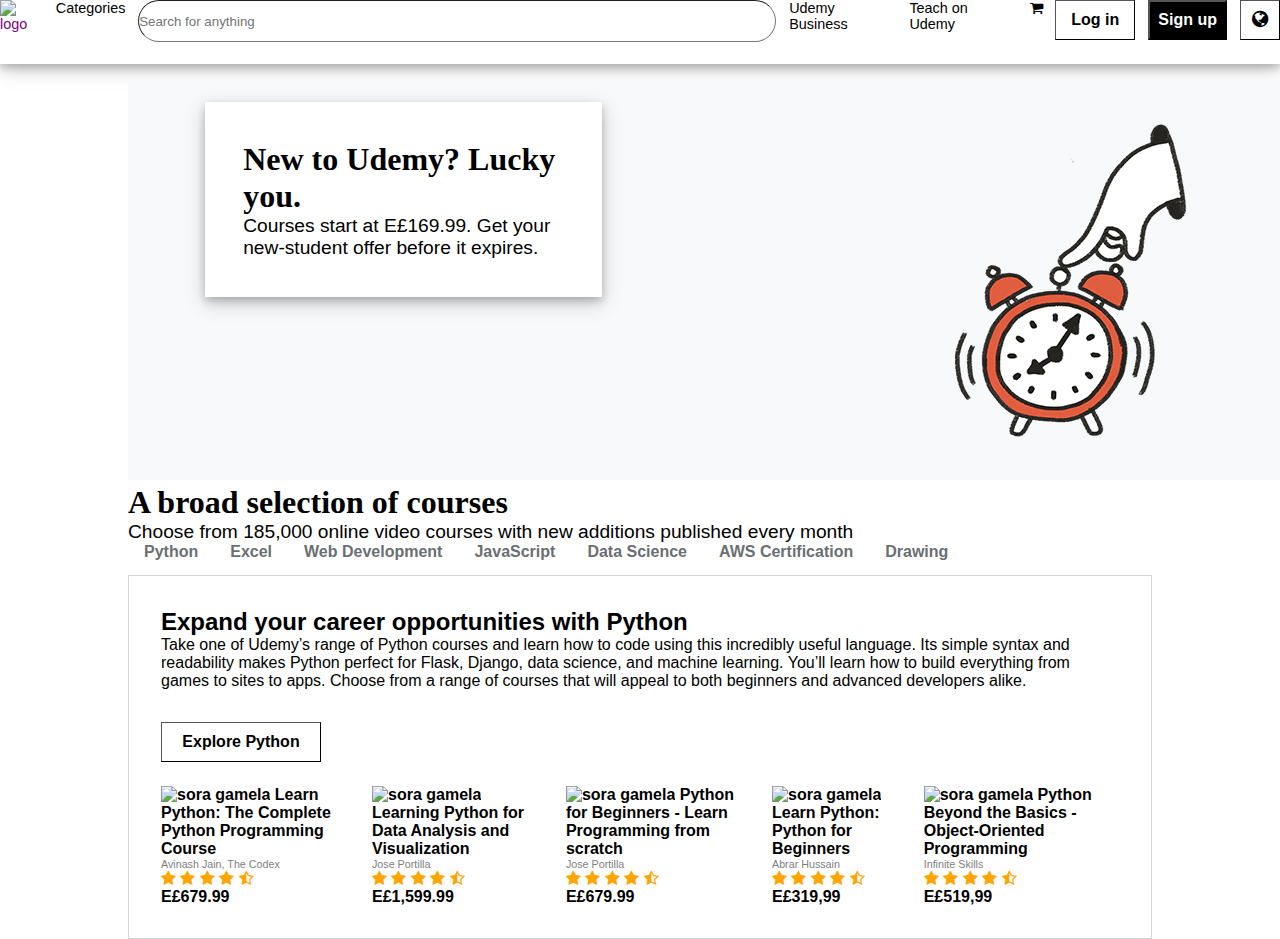
==== home.html @ 911d8796 "static html css" ====
<!DOCTYPE html>
<html>

<head>
    <title>Online Courses - Learn Anything, On Your Schedule | Udemy</title>
    <link rel="stylesheet" href="style.css">
    <link rel="stylesheet" href="https://cdnjs.cloudflare.com/ajax/libs/font-awesome/4.7.0/css/font-awesome.min.css">

</head>

<body>
    <div class="bar">
        <a class="bar-element" href="home.html"> <img id="logo-img"
                src="https://www.udemy.com/staticx/udemy/images/v7/logo-udemy.svg" alt="logo"></a>
        <a class="bar-element" href=""> Categories</a>
        <input class="search-field" type="text" placeholder="Search for anything">
        <a class="bar-element" href="">Udemy Business</a>
        <a class="bar-element" href="">Teach on Udemy</a>
        <a class="bar-element" href=""><i class="fa fa-shopping-cart"></i> </a>
        <button class=" log-btn">Log in</button>
        <button class=" sign-btn">Sign up</button>
        <button class=" lang-btn"><i class="fa fa-globe"></i></button>
    </div>
    <div class="all-elements">

        <div class="billboard">
            <div class="content-box">
                <h1>New to Udemy? Lucky you.</h1>
                <p class="p-font p-font-size">Courses start at E£169.99. Get your new-student offer before it expires.
                </p>
            </div>
            <img class="billboard-img" src="billboard.jpg" alt="billboard img">
        </div>
        <div class="courses">
            <div class="courses-header">
                <h1>A broad selection of courses</h1>
                <p class="p-font p-font-size">Choose from 185,000 online video courses with new additions published
                    every month</p>
                <ul>
                    <li class="courses-li"><a class="courses-a" href="#home">Python</a></li>
                    <li class="courses-li"><a class="courses-a" href="#news">Excel</a></li>
                    <li class="courses-li"><a class="courses-a" href="#contact">Web Development</a></li>
                    <li class="courses-li"><a class="courses-a" href="#about">JavaScript</a></li>
                    <li class="courses-li"><a class="courses-a" href="#news">Data Science</a></li>
                    <li class="courses-li"><a class="courses-a" href="#contact">AWS Certification</a></li>
                    <li class="courses-li"><a class="courses-a" href="#about">Drawing</a></li>
                </ul>
            </div>

            <div class="courses-card-container">
                <div class="cards-header">
                    <h2 class="headers">Expand your career opportunities with Python
                    </h2>
                    <p class="p-font">Take one of Udemy’s range of Python courses and learn how to code using this
                        incredibly useful
                        language. Its simple syntax and readability makes Python perfect for Flask, Django, data
                        science,
                        and machine learning. You’ll learn how to build everything from games to sites to apps. Choose
                        from
                        a range of courses that will appeal to both beginners and advanced developers alike.
                    </p>
                    <button class="explore-btn">Explore Python</button>
                </div>
                <div class="courses-cards headers">
                    <div class="card">
                        <img src="https://img-b.udemycdn.com/course/240x135/394676_ce3d_5.jpg
                    " alt="sora gamela">
                        <a class="course-links" href="">Learn Python: The Complete Python Programming Course</a>
                        <h6 class="p-font" style="color:gray">Avinash Jain, The Codex</h6>
                        <div class="rate">
                            <span class="fa fa-star checked star"></span>
                            <span class="fa fa-star checked star"></span>
                            <span class="fa fa-star checked star"></span>
                            <span class="fa fa-star star"></span>
                            <i class="fa fa-star-half-full star"></i>
                        </div>
                        <p>E£679.99</p>
                    </div>
                    <div class="card">
                        <img src="	https://img-b.udemycdn.com/course/240x135/396876_cc92_7.jpg
                    " alt="sora gamela">
                        <a class="course-links headers" href="">Learning Python for Data Analysis and Visualization</a>
                        <h6 class="p-font" style="color:gray">Jose Portilla</h6>
                        <div class="rate">
                            <span class="fa fa-star checked star"></span>
                            <span class="fa fa-star checked star"></span>
                            <span class="fa fa-star checked star"></span>
                            <span class="fa fa-star star"></span>
                            <i class="fa fa-star-half-full star"></i>
                        </div>
                        <p>E£1,599.99</p>
                    </div>
                    <div class="card">
                        <img id="python-green-img" src="	https://img-b.udemycdn.com/course/480x270/405878_e5a0_3.jpg"
                            alt="sora gamela">
                        <a class="course-links headers" href="">Python for Beginners - Learn Programming from
                            scratch</a>
                        <h6 class="p-font" style="color:gray">Jose Portilla</h6>
                        <div class="rate">
                            <span class="fa fa-star checked star"></span>
                            <span class="fa fa-star checked star"></span>
                            <span class="fa fa-star checked star"></span>
                            <span class="fa fa-star star"></span>
                            <i class="fa fa-star-half-full star"></i>
                        </div>
                        <p>E£679.99</p>
                    </div>
                    <div class="card">
                        <img src="https://img-b.udemycdn.com/course/240x135/426570_1b91_3.jpg" alt="sora gamela">
                        <a class="course-links headers" href="">Learn Python: Python for Beginners</a>
                        <h6 class="p-font" style="color:gray">Abrar Hussain</h6>
                        <div class="rate">
                            <span class="fa fa-star checked star"></span>
                            <span class="fa fa-star checked star"></span>
                            <span class="fa fa-star checked star"></span>
                            <span class="fa fa-star star"></span>
                            <i class="fa fa-star-half-full star"></i>
                        </div>
                        <p>E£319,99</p>
                    </div>
                    <div class="card">
                        <img src="https://img-b.udemycdn.com/course/240x135/449532_2aa9_7.jpg" alt="sora gamela">
                        <a class="course-links headers" href="">Python Beyond the Basics - Object-Oriented
                            Programming</a>
                        <h6 class="p-font" style="color:gray">Infinite Skills</h6>
                        <div class="rate">
                            <span class="fa fa-star checked star"></span>
                            <span class="fa fa-star checked star"></span>
                            <span class="fa fa-star checked star"></span>
                            <span class="fa fa-star star"></span>
                            <i class="fa fa-star-half-full star"></i>
                        </div>
                        <p>E£519,99</p>
                    </div>
                </div>
            </div>
        </div>
    </div>

</body>

</html>
---- style.css ----
* {
  margin: 0;
  padding: 0;
}
.all-elements
{
  width: 80%;
  margin-left: auto;
  margin-right: auto;
}
/* #logo-img {
  height: 91px;
  width: 34px;
} */
.bar {
  display: flex;
  flex-direction: row;
  background-color: #fff;
  justify-content: center;
  gap: 0.8rem;
  height: 4rem;
  margin: 0;
  box-shadow: 0 4px 8px 0 rgba(0, 0, 0, 0.2), 0 6px 20px 0 rgba(0, 0, 0, 0.19);
}
.log-btn {
  background-color: #fff;
  border-width: 0.03rem;
  color: black;
  height: 2.5rem;
  width: 5rem;
  font-weight: bold;
  padding: 0.5rem;
  font-size: 1rem;
}
.sign-btn {
  color: #fff;
  background-color: black;
  height: 2.5rem;
  width: 5rem;
  font-weight: bold;
  padding: 0.5rem;
  font-size: 1rem;
}
.lang-btn {
  background-color: #fff;
  border-width: 0.03rem;
  height: 2.5rem;
  width: 2.5rem;
  font-size: 1.2rem;


}
.search-field
{
  height: 2.5rem;
  width: 40rem;
  border-width: 0.03rem;
  border-radius: 1.5rem;
}

.bar-element {
  text-decoration: none;
  color: black;
  font-size: 0.9rem;
  font-family: udemy sans,-apple-system,BlinkMacSystemFont,Roboto,segoe ui,Helvetica,Arial,sans-serif,apple color emoji,segoe ui emoji,segoe ui symbol;
  
}
.bar-element:hover
{
  color: purple;
}
.billboard {
  position: relative;
}
.content-box {
  position: absolute;
  background-color: #fff;
  box-shadow: 0 4px 8px 0 rgba(0, 0, 0, 0.2), 0 6px 20px 0 rgba(0, 0, 0, 0.19);
  padding: 2.4rem;
  width: 20rem;
  left: 4.8rem;
  top: 2.4rem;
}
.billboard-img {

  /* object-fit: cover; */
  padding-top: 1rem;
}
.courses-a {
  padding: 16px;
  text-decoration: none;
  color: #6a6f73;
  font-family: udemy sans,-apple-system,BlinkMacSystemFont,Roboto,segoe ui,Helvetica,Arial,sans-serif,apple color emoji,segoe ui emoji,segoe ui symbol;
  font-weight: bold;
}
.courses-a:hover
{  color: black;
}
.courses-li {
  float: left;
  display: block;
  text-align: center;
}
.courses-card-container {
  border-color: #d1d7dc;
  border-style: solid;
  border-width: thin;
  margin-top: 2rem;
  padding: 2rem;
}
.explore-btn {
  background-color: #fff;
  border-width: thin;
  color: black;
  height: 2.5rem;
  width: 10rem;
  font-size: 1rem;
  margin-top: 2rem;
  font-family: udemy sans,-apple-system,BlinkMacSystemFont,Roboto,segoe ui,Helvetica,Arial,sans-serif,apple color emoji,segoe ui emoji,segoe ui symbol;
  font-weight: bold;
}
.explore-btn:hover
{
  background-color:snow ;
}
.courses-cards
{
display: flex;
flex-direction: row;
gap: 1rem;
}
.course-links
{
color: black;
text-decoration: none;
}
/* .card{ gap: 1rem;
  width: 11rem;

} */
#python-green-img
{
  width: 240px;
  height: 135px;
}
.p-font
{
  font-family: udemy sans,-apple-system,BlinkMacSystemFont,Roboto,segoe ui,Helvetica,Arial,sans-serif,apple color emoji,segoe ui emoji,segoe ui symbol;
  font-weight: normal;
}
.headers
{
  font-family: udemy sans,-apple-system,BlinkMacSystemFont,Roboto,segoe ui,Helvetica,Arial,sans-serif,apple color emoji,segoe ui emoji,segoe ui symbol;
  font-weight: bold;
}
.star{
  color: orange;
}
.cards-header{
  margin-bottom: 1.5rem;
}

.p-font-size{
  font-size: 1.2rem;
}
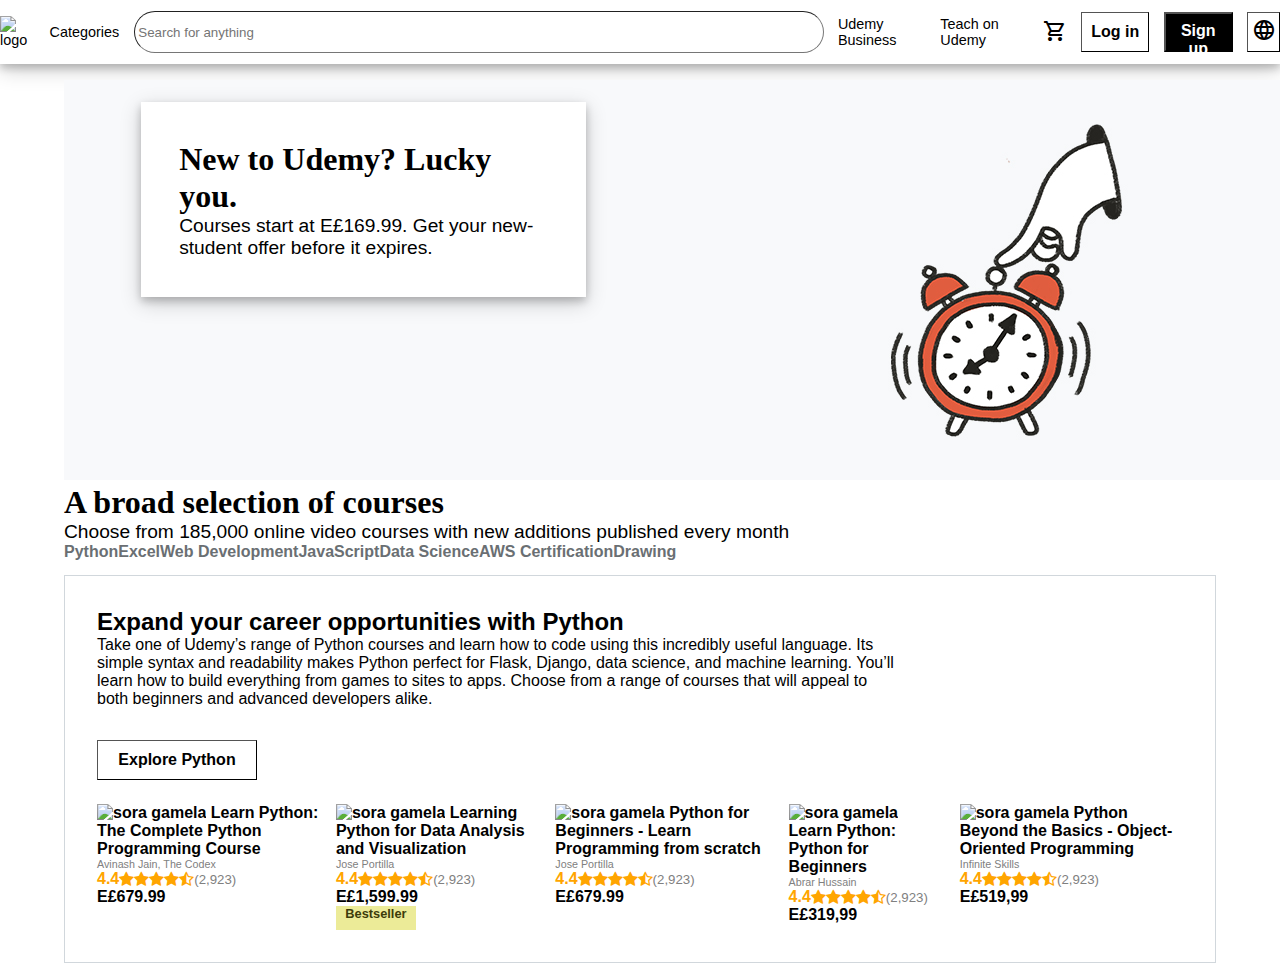
==== commit bd55b086: "media 1" ====
--- a/home.html
+++ b/home.html
@@ -2,10 +2,13 @@
 <html>
 
 <head>
+    <meta name="viewport" content="width=device-width, initial-scale=1.0">
     <title>Online Courses - Learn Anything, On Your Schedule | Udemy</title>
     <link rel="stylesheet" href="style.css">
     <link rel="stylesheet" href="https://cdnjs.cloudflare.com/ajax/libs/font-awesome/4.7.0/css/font-awesome.min.css">
-
+    <link rel="stylesheet"
+        href="https://fonts.googleapis.com/css2?family=Material+Symbols+Outlined:opsz,wght,FILL,GRAD@20..48,100..700,0..1,-50..200" />
+        <link rel="stylesheet" href="https://fonts.googleapis.com/css2?family=Material+Symbols+Outlined:opsz,wght,FILL,GRAD@48,400,0,0" />
 </head>
 
 <body>
@@ -13,13 +16,25 @@
         <a class="bar-element" href="home.html"> <img id="logo-img"
                 src="https://www.udemy.com/staticx/udemy/images/v7/logo-udemy.svg" alt="logo"></a>
         <a class="bar-element" href=""> Categories</a>
-        <input class="search-field" type="text" placeholder="Search for anything">
+        <div >
+            <form action="">
+                    <!-- <span class="material-symbols-outlined search-icon">
+                    search
+                    </span> -->
+                <input class="search-field" type="text" placeholder=" Search for anything">
+            </form>
+
+        </div>
         <a class="bar-element" href="">Udemy Business</a>
         <a class="bar-element" href="">Teach on Udemy</a>
-        <a class="bar-element" href=""><i class="fa fa-shopping-cart"></i> </a>
+        <a class="bar-element" href=""><span class="material-symbols-outlined">
+                shopping_cart
+            </span> </a>
         <button class=" log-btn">Log in</button>
         <button class=" sign-btn">Sign up</button>
-        <button class=" lang-btn"><i class="fa fa-globe"></i></button>
+        <button class=" lang-btn"><span class="material-symbols-outlined">
+            language
+            </span></button>
     </div>
     <div class="all-elements">
 
@@ -36,22 +51,26 @@
                 <h1>A broad selection of courses</h1>
                 <p class="p-font p-font-size">Choose from 185,000 online video courses with new additions published
                     every month</p>
-                <ul>
-                    <li class="courses-li"><a class="courses-a" href="#home">Python</a></li>
-                    <li class="courses-li"><a class="courses-a" href="#news">Excel</a></li>
-                    <li class="courses-li"><a class="courses-a" href="#contact">Web Development</a></li>
-                    <li class="courses-li"><a class="courses-a" href="#about">JavaScript</a></li>
-                    <li class="courses-li"><a class="courses-a" href="#news">Data Science</a></li>
-                    <li class="courses-li"><a class="courses-a" href="#contact">AWS Certification</a></li>
-                    <li class="courses-li"><a class="courses-a" href="#about">Drawing</a></li>
-                </ul>
+                <div class="courses-list">
+                    <ul>
+                        <li class="courses-li"><a class="courses-a" href="#home">Python</a></li>
+                        <li class="courses-li"><a class="courses-a" href="#news">Excel</a></li>
+                        <li class="courses-li"><a class="courses-a" href="#contact">Web Development</a></li>
+                        <li class="courses-li"><a class="courses-a" href="#about">JavaScript</a></li>
+                        <li class="courses-li"><a class="courses-a" href="#news">Data Science</a></li>
+                        <li class="courses-li"><a class="courses-a" href="#contact">AWS Certification</a></li>
+                        <li class="courses-li"><a class="courses-a" href="#about">Drawing</a></li>
+                    </ul>
+
+                </div>
+
             </div>
 
             <div class="courses-card-container">
                 <div class="cards-header">
                     <h2 class="headers">Expand your career opportunities with Python
                     </h2>
-                    <p class="p-font">Take one of Udemy’s range of Python courses and learn how to code using this
+                    <p class="p-font temp">Take one of Udemy’s range of Python courses and learn how to code using this
                         incredibly useful
                         language. Its simple syntax and readability makes Python perfect for Flask, Django, data
                         science,
@@ -68,11 +87,13 @@
                         <a class="course-links" href="">Learn Python: The Complete Python Programming Course</a>
                         <h6 class="p-font" style="color:gray">Avinash Jain, The Codex</h6>
                         <div class="rate">
+                            <p style="color: orange">4.4</p>
                             <span class="fa fa-star checked star"></span>
                             <span class="fa fa-star checked star"></span>
                             <span class="fa fa-star checked star"></span>
                             <span class="fa fa-star star"></span>
                             <i class="fa fa-star-half-full star"></i>
+                            <h5 class="p-font" style="color:gray">(2,923)</h5>
                         </div>
                         <p>E£679.99</p>
                     </div>
@@ -82,13 +103,16 @@
                         <a class="course-links headers" href="">Learning Python for Data Analysis and Visualization</a>
                         <h6 class="p-font" style="color:gray">Jose Portilla</h6>
                         <div class="rate">
+                            <p style="color: orange">4.4</p>
                             <span class="fa fa-star checked star"></span>
                             <span class="fa fa-star checked star"></span>
                             <span class="fa fa-star checked star"></span>
                             <span class="fa fa-star star"></span>
                             <i class="fa fa-star-half-full star"></i>
+                            <h5 class="p-font" style="color:gray">(2,923)</h5>
                         </div>
                         <p>E£1,599.99</p>
+                        <div class="best-seller">Bestseller</div>
                     </div>
                     <div class="card">
                         <img id="python-green-img" src="	https://img-b.udemycdn.com/course/480x270/405878_e5a0_3.jpg"
@@ -97,11 +121,13 @@
                             scratch</a>
                         <h6 class="p-font" style="color:gray">Jose Portilla</h6>
                         <div class="rate">
+                            <p style="color: orange">4.4</p>
                             <span class="fa fa-star checked star"></span>
                             <span class="fa fa-star checked star"></span>
                             <span class="fa fa-star checked star"></span>
                             <span class="fa fa-star star"></span>
                             <i class="fa fa-star-half-full star"></i>
+                            <h5 class="p-font" style="color:gray">(2,923)</h5>
                         </div>
                         <p>E£679.99</p>
                     </div>
@@ -110,11 +136,13 @@
                         <a class="course-links headers" href="">Learn Python: Python for Beginners</a>
                         <h6 class="p-font" style="color:gray">Abrar Hussain</h6>
                         <div class="rate">
+                            <p style="color: orange">4.4</p>
                             <span class="fa fa-star checked star"></span>
                             <span class="fa fa-star checked star"></span>
                             <span class="fa fa-star checked star"></span>
                             <span class="fa fa-star star"></span>
                             <i class="fa fa-star-half-full star"></i>
+                            <h5 class="p-font" style="color:gray">(2,923)</h5>
                         </div>
                         <p>E£319,99</p>
                     </div>
@@ -124,11 +152,13 @@
                             Programming</a>
                         <h6 class="p-font" style="color:gray">Infinite Skills</h6>
                         <div class="rate">
+                            <p style="color: orange">4.4</p>
                             <span class="fa fa-star checked star"></span>
                             <span class="fa fa-star checked star"></span>
                             <span class="fa fa-star checked star"></span>
                             <span class="fa fa-star star"></span>
                             <i class="fa fa-star-half-full star"></i>
+                            <h5 class="p-font" style="color:gray">(2,923)</h5>
                         </div>
                         <p>E£519,99</p>
                     </div>
--- a/style.css
+++ b/style.css
@@ -4,20 +4,21 @@
 }
 .all-elements
 {
-  width: 80%;
+  width: 90%;
   margin-left: auto;
   margin-right: auto;
 }
-/* #logo-img {
-  height: 91px;
-  width: 34px;
-} */
+#logo-img {
+  height: 3.5rem;
+  width: 6rem;
+}
 .bar {
   display: flex;
   flex-direction: row;
   background-color: #fff;
   justify-content: center;
-  gap: 0.8rem;
+  align-items: center;
+  gap: 0.9rem;
   height: 4rem;
   margin: 0;
   box-shadow: 0 4px 8px 0 rgba(0, 0, 0, 0.2), 0 6px 20px 0 rgba(0, 0, 0, 0.19);
@@ -53,7 +54,7 @@
 .search-field
 {
   height: 2.5rem;
-  width: 40rem;
+  width: 43rem;
   border-width: 0.03rem;
   border-radius: 1.5rem;
 }
@@ -63,7 +64,7 @@
   color: black;
   font-size: 0.9rem;
   font-family: udemy sans,-apple-system,BlinkMacSystemFont,Roboto,segoe ui,Helvetica,Arial,sans-serif,apple color emoji,segoe ui emoji,segoe ui symbol;
-  
+
 }
 .bar-element:hover
 {
@@ -77,17 +78,20 @@
   background-color: #fff;
   box-shadow: 0 4px 8px 0 rgba(0, 0, 0, 0.2), 0 6px 20px 0 rgba(0, 0, 0, 0.19);
   padding: 2.4rem;
-  width: 20rem;
+  width: 23rem;
   left: 4.8rem;
   top: 2.4rem;
 }
 .billboard-img {
 
   /* object-fit: cover; */
+ 
   padding-top: 1rem;
 }
+.courses-header{
+  gap: 1rem;
+}
 .courses-a {
-  padding: 16px;
   text-decoration: none;
   color: #6a6f73;
   font-family: udemy sans,-apple-system,BlinkMacSystemFont,Roboto,segoe ui,Helvetica,Arial,sans-serif,apple color emoji,segoe ui emoji,segoe ui symbol;
@@ -100,6 +104,10 @@
   float: left;
   display: block;
   text-align: center;
+}
+.courses-list{
+  gap: 1rem;
+
 }
 .courses-card-container {
   border-color: #d1d7dc;
@@ -155,6 +163,7 @@
 }
 .star{
   color: orange;
+  font-size: small;
 }
 .cards-header{
   margin-bottom: 1.5rem;
@@ -163,3 +172,32 @@
 .p-font-size{
   font-size: 1.2rem;
 }
+.rate{
+  display: flex;
+  flex-direction: row;
+  align-items: center;
+}
+.best-seller{
+  background-color: #eceb98;
+  color: #3d3c0a;
+  font-size: 0.8rem;
+  height: 1.5rem;
+  width:5rem;
+  text-align: center;
+}
+.temp{
+  width: 50rem;
+}
+.search-icon
+{
+  position:relative;
+  left:23px;
+  top:-8px;
+  z-index:999;
+  color: #6a6f73;
+}
+@media screen and  (max-width:400px) {
+  body {
+    background-color: lightgreen;
+  }
+}
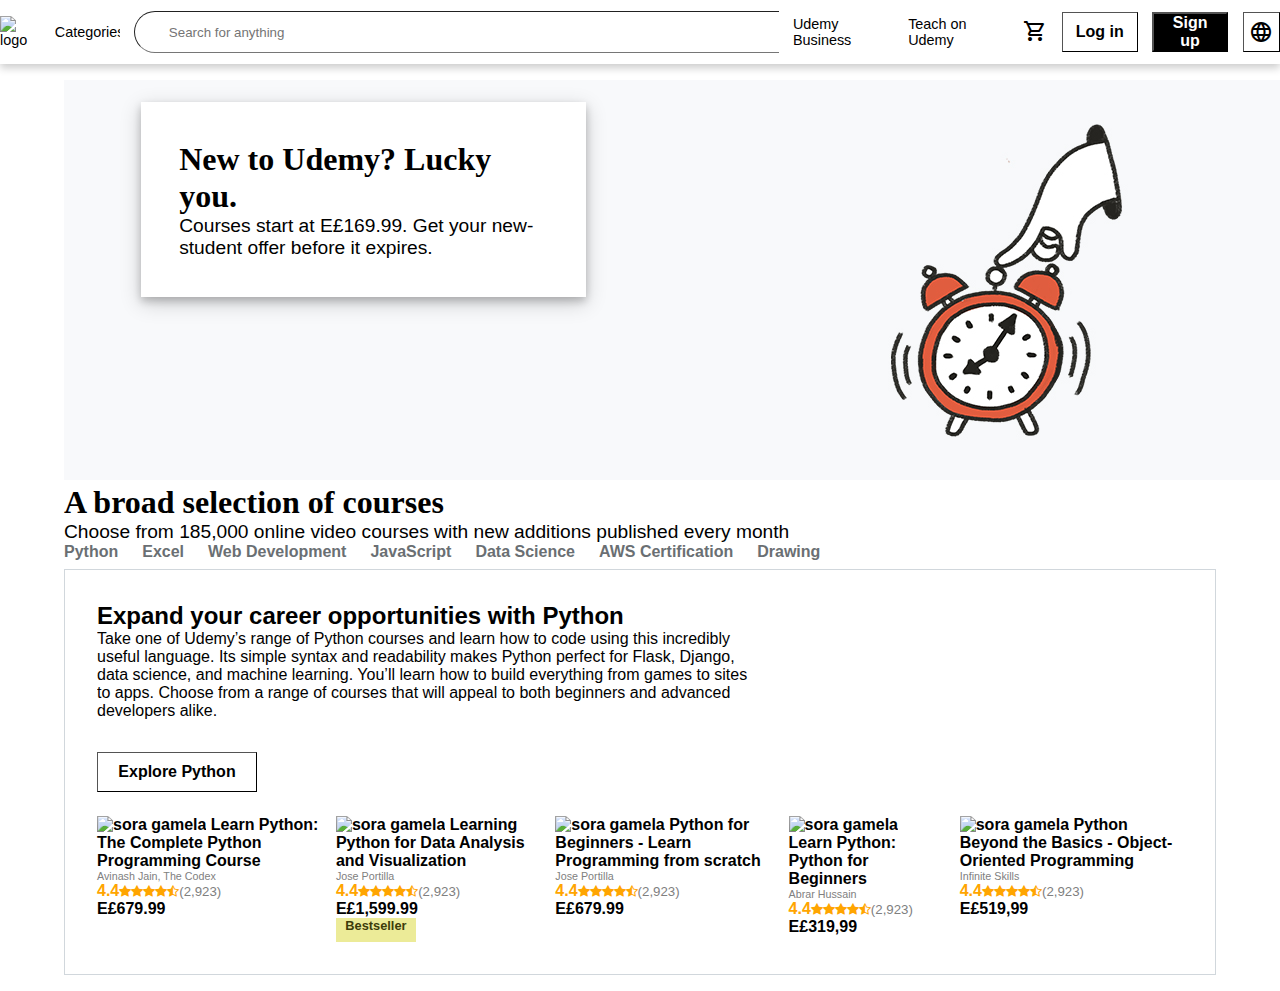
==== commit 6e2e8ee2: "semi final" ====
--- a/home.html
+++ b/home.html
@@ -4,36 +4,45 @@
 <head>
     <meta name="viewport" content="width=device-width, initial-scale=1.0">
     <title>Online Courses - Learn Anything, On Your Schedule | Udemy</title>
-    <link rel="stylesheet" href="style.css">
     <link rel="stylesheet" href="https://cdnjs.cloudflare.com/ajax/libs/font-awesome/4.7.0/css/font-awesome.min.css">
     <link rel="stylesheet"
         href="https://fonts.googleapis.com/css2?family=Material+Symbols+Outlined:opsz,wght,FILL,GRAD@20..48,100..700,0..1,-50..200" />
-        <link rel="stylesheet" href="https://fonts.googleapis.com/css2?family=Material+Symbols+Outlined:opsz,wght,FILL,GRAD@48,400,0,0" />
+    <link rel="stylesheet"
+        href="https://fonts.googleapis.com/css2?family=Material+Symbols+Outlined:opsz,wght,FILL,GRAD@48,400,0,0" />
+    <link rel="stylesheet"
+        href="https://fonts.googleapis.com/css2?family=Material+Symbols+Outlined:opsz,wght,FILL,GRAD@20..48,100..700,0..1,-50..200" />
+    <link rel="stylesheet" href="style.css">
 </head>
 
 <body>
     <div class="bar">
+        <span class="ham-btn material-symbols-outlined ">
+            menu
+        </span>
         <a class="bar-element" href="home.html"> <img id="logo-img"
                 src="https://www.udemy.com/staticx/udemy/images/v7/logo-udemy.svg" alt="logo"></a>
-        <a class="bar-element" href=""> Categories</a>
-        <div >
+        <a class="bar-element  bar-hide" href=""> Categories</a>
+        <div class="bar-hide">
             <form action="">
-                    <!-- <span class="material-symbols-outlined search-icon">
+                <!-- <span class="material-symbols-outlined search-icon">
                     search
                     </span> -->
                 <input class="search-field" type="text" placeholder=" Search for anything">
             </form>
 
         </div>
-        <a class="bar-element" href="">Udemy Business</a>
-        <a class="bar-element" href="">Teach on Udemy</a>
+        <span class="material-symbols-outlined ham-btn">
+            search
+        </span>
+        <a class="bar-element  bar-hide" href="">Udemy Business</a>
+        <a class="bar-element  bar-hide" href="">Teach on Udemy</a>
         <a class="bar-element" href=""><span class="material-symbols-outlined">
                 shopping_cart
             </span> </a>
-        <button class=" log-btn">Log in</button>
-        <button class=" sign-btn">Sign up</button>
-        <button class=" lang-btn"><span class="material-symbols-outlined">
-            language
+        <button class="bar-hide log-btn">Log in</button>
+        <button class="bar-hide sign-btn">Sign up</button>
+        <button class="lang-btn bar-hide "><span class="material-symbols-outlined">
+                language
             </span></button>
     </div>
     <div class="all-elements">
@@ -51,8 +60,8 @@
                 <h1>A broad selection of courses</h1>
                 <p class="p-font p-font-size">Choose from 185,000 online video courses with new additions published
                     every month</p>
-                <div class="courses-list">
-                    <ul>
+                <div >
+                    <ul  class="courses-list">
                         <li class="courses-li"><a class="courses-a" href="#home">Python</a></li>
                         <li class="courses-li"><a class="courses-a" href="#news">Excel</a></li>
                         <li class="courses-li"><a class="courses-a" href="#contact">Web Development</a></li>
@@ -70,7 +79,7 @@
                 <div class="cards-header">
                     <h2 class="headers">Expand your career opportunities with Python
                     </h2>
-                    <p class="p-font temp">Take one of Udemy’s range of Python courses and learn how to code using this
+                    <p class="p-font temp bar-hide">Take one of Udemy’s range of Python courses and learn how to code using this
                         incredibly useful
                         language. Its simple syntax and readability makes Python perfect for Flask, Django, data
                         science,
@@ -114,7 +123,7 @@
                         <p>E£1,599.99</p>
                         <div class="best-seller">Bestseller</div>
                     </div>
-                    <div class="card">
+                    <div class="card hide-crs">
                         <img id="python-green-img" src="	https://img-b.udemycdn.com/course/480x270/405878_e5a0_3.jpg"
                             alt="sora gamela">
                         <a class="course-links headers" href="">Python for Beginners - Learn Programming from
@@ -131,7 +140,7 @@
                         </div>
                         <p>E£679.99</p>
                     </div>
-                    <div class="card">
+                    <div class="card hide-crs">
                         <img src="https://img-b.udemycdn.com/course/240x135/426570_1b91_3.jpg" alt="sora gamela">
                         <a class="course-links headers" href="">Learn Python: Python for Beginners</a>
                         <h6 class="p-font" style="color:gray">Abrar Hussain</h6>
@@ -146,7 +155,7 @@
                         </div>
                         <p>E£319,99</p>
                     </div>
-                    <div class="card">
+                    <div class="card hide-crs">
                         <img src="https://img-b.udemycdn.com/course/240x135/449532_2aa9_7.jpg" alt="sora gamela">
                         <a class="course-links headers" href="">Python Beyond the Basics - Object-Oriented
                             Programming</a>
--- a/style.css
+++ b/style.css
@@ -2,8 +2,7 @@
   margin: 0;
   padding: 0;
 }
-.all-elements
-{
+.all-elements {
   width: 90%;
   margin-left: auto;
   margin-right: auto;
@@ -12,22 +11,41 @@
   height: 3.5rem;
   width: 6rem;
 }
+.ham-btn {
+  display: none;
+}
+.courses {
+  margin-bottom: 1rem;
+}
 .bar {
+  
   display: flex;
   flex-direction: row;
   background-color: #fff;
-  justify-content: center;
+  /* flex-wrap: nowrap; */
+  z-index: 2;
+  position: relative;
+  flex-shrink: auto;
+  justify-content: space-around;
+  width: 100%;
   align-items: center;
   gap: 0.9rem;
   height: 4rem;
-  margin: 0;
-  box-shadow: 0 4px 8px 0 rgba(0, 0, 0, 0.2), 0 6px 20px 0 rgba(0, 0, 0, 0.19);
+  box-shadow: 0 4px 8px 0 rgba(0, 0, 0, 0.2);
+}
+.bar-hide {
+  display: inline-flex;
+  position: relative;
+  overflow: hidden;
 }
 .log-btn {
   background-color: #fff;
   border-width: 0.03rem;
   color: black;
   height: 2.5rem;
+    justify-content: center;
+    align-items: center;
+
   width: 5rem;
   font-weight: bold;
   padding: 0.5rem;
@@ -39,22 +57,32 @@
   height: 2.5rem;
   width: 5rem;
   font-weight: bold;
+  justify-content: center;
+  align-items: center;
   padding: 0.5rem;
   font-size: 1rem;
 }
 .lang-btn {
   background-color: #fff;
+  justify-content: center;
+  padding: 0px;
   border-width: 0.03rem;
   height: 2.5rem;
+  justify-content: center;
+  align-items: center;
   width: 2.5rem;
   font-size: 1.2rem;
-
-
-}
-.search-field
+}
+.bar-hide
 {
+  display: flex;
+}
+.search-field {
   height: 2.5rem;
   width: 43rem;
+  flex-grow: initial;
+
+  text-indent: 30px;
   border-width: 0.03rem;
   border-radius: 1.5rem;
 }
@@ -63,11 +91,11 @@
   text-decoration: none;
   color: black;
   font-size: 0.9rem;
-  font-family: udemy sans,-apple-system,BlinkMacSystemFont,Roboto,segoe ui,Helvetica,Arial,sans-serif,apple color emoji,segoe ui emoji,segoe ui symbol;
-
-}
-.bar-element:hover
-{
+  font-family: udemy sans, -apple-system, BlinkMacSystemFont, Roboto, segoe ui,
+    Helvetica, Arial, sans-serif, apple color emoji, segoe ui emoji,
+    segoe ui symbol;
+}
+.bar-element:hover {
   color: purple;
 }
 .billboard {
@@ -83,37 +111,39 @@
   top: 2.4rem;
 }
 .billboard-img {
-
   /* object-fit: cover; */
- 
+
   padding-top: 1rem;
 }
-.courses-header{
+.courses-header {
   gap: 1rem;
 }
 .courses-a {
   text-decoration: none;
   color: #6a6f73;
-  font-family: udemy sans,-apple-system,BlinkMacSystemFont,Roboto,segoe ui,Helvetica,Arial,sans-serif,apple color emoji,segoe ui emoji,segoe ui symbol;
-  font-weight: bold;
-}
-.courses-a:hover
-{  color: black;
+  font-family: udemy sans, -apple-system, BlinkMacSystemFont, Roboto, segoe ui,
+    Helvetica, Arial, sans-serif, apple color emoji, segoe ui emoji,
+    segoe ui symbol;
+  font-weight: bold;
+}
+.courses-a:hover {
+  color: black;
 }
 .courses-li {
   float: left;
   display: block;
   text-align: center;
 }
-.courses-list{
-  gap: 1rem;
-
+.courses-list {
+  display: flex;
+  flex-wrap: nowrap;
+  gap: 1.5rem;
 }
 .courses-card-container {
   border-color: #d1d7dc;
   border-style: solid;
   border-width: thin;
-  margin-top: 2rem;
+  margin-top: 0.5rem;
   padding: 2rem;
 }
 .explore-btn {
@@ -124,80 +154,96 @@
   width: 10rem;
   font-size: 1rem;
   margin-top: 2rem;
-  font-family: udemy sans,-apple-system,BlinkMacSystemFont,Roboto,segoe ui,Helvetica,Arial,sans-serif,apple color emoji,segoe ui emoji,segoe ui symbol;
-  font-weight: bold;
-}
-.explore-btn:hover
-{
-  background-color:snow ;
-}
-.courses-cards
-{
-display: flex;
-flex-direction: row;
-gap: 1rem;
-}
-.course-links
-{
-color: black;
-text-decoration: none;
+  font-family: udemy sans, -apple-system, BlinkMacSystemFont, Roboto, segoe ui,
+    Helvetica, Arial, sans-serif, apple color emoji, segoe ui emoji,
+    segoe ui symbol;
+  font-weight: bold;
+}
+.explore-btn:hover {
+  background-color: snow;
+}
+.courses-cards {
+  display: flex;
+  flex-direction: row;
+  gap: 1rem;
+}
+.course-links {
+  color: black;
+  text-decoration: none;
 }
 /* .card{ gap: 1rem;
   width: 11rem;
 
 } */
-#python-green-img
-{
+#python-green-img {
   width: 240px;
   height: 135px;
 }
-.p-font
-{
-  font-family: udemy sans,-apple-system,BlinkMacSystemFont,Roboto,segoe ui,Helvetica,Arial,sans-serif,apple color emoji,segoe ui emoji,segoe ui symbol;
+.p-font {
+  font-family: udemy sans, -apple-system, BlinkMacSystemFont, Roboto, segoe ui,
+    Helvetica, Arial, sans-serif, apple color emoji, segoe ui emoji,
+    segoe ui symbol;
   font-weight: normal;
 }
-.headers
-{
-  font-family: udemy sans,-apple-system,BlinkMacSystemFont,Roboto,segoe ui,Helvetica,Arial,sans-serif,apple color emoji,segoe ui emoji,segoe ui symbol;
-  font-weight: bold;
-}
-.star{
+.headers {
+  font-family: udemy sans, -apple-system, BlinkMacSystemFont, Roboto, segoe ui,
+    Helvetica, Arial, sans-serif, apple color emoji, segoe ui emoji,
+    segoe ui symbol;
+  font-weight: bold;
+}
+.star {
   color: orange;
   font-size: small;
 }
-.cards-header{
+.cards-header {
   margin-bottom: 1.5rem;
 }
 
-.p-font-size{
+.p-font-size {
   font-size: 1.2rem;
 }
-.rate{
+
+.rate {
   display: flex;
   flex-direction: row;
   align-items: center;
 }
-.best-seller{
+.best-seller {
   background-color: #eceb98;
   color: #3d3c0a;
   font-size: 0.8rem;
   height: 1.5rem;
-  width:5rem;
+  width: 5rem;
   text-align: center;
 }
-.temp{
-  width: 50rem;
-}
-.search-icon
-{
-  position:relative;
-  left:23px;
-  top:-8px;
-  z-index:999;
+.temp {
+  width: 60%;
+}
+.search-icon {
+  position: relative;
+  left: 23px;
+  /* top: -8px; */
+  z-index: 999;
   color: #6a6f73;
 }
-@media screen and  (max-width:400px) {
-  body {
-    background-color: lightgreen;
-  }
-}
+
+@media screen and (max-width: 500px) {
+  .bar {
+    justify-content: space-around;
+  }
+  .bar-hide {
+    display: none;
+  }
+  .ham-btn {
+    display: flex;
+  }
+  .courses-list {
+    overflow: hidden;
+  }
+  .hide-crs {
+    overflow: hidden;
+  }
+  .billboard {
+    overflow: hidden;
+  }
+}
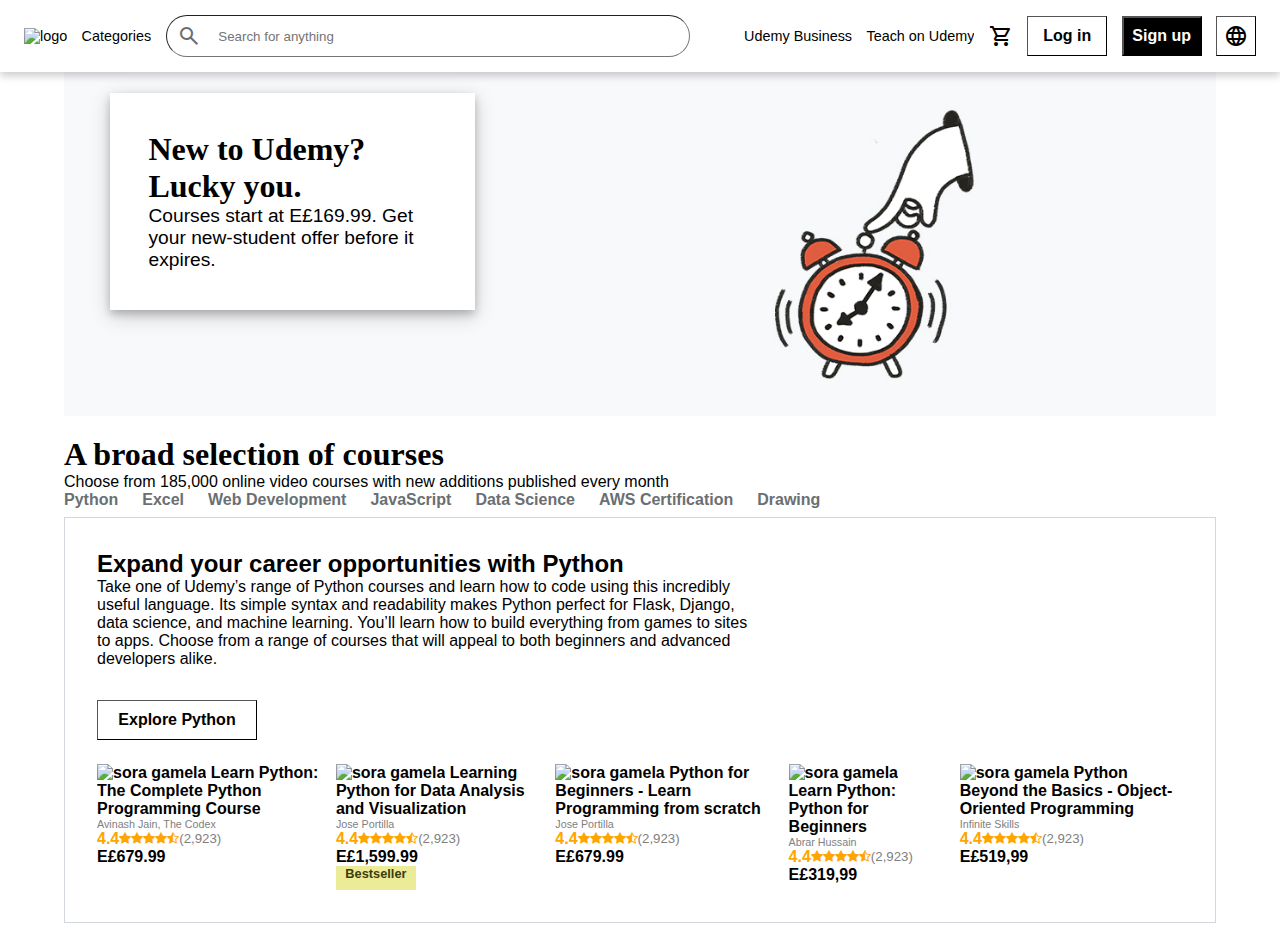
==== commit 595ec949: "final" ====
--- a/home.html
+++ b/home.html
@@ -15,36 +15,45 @@
 </head>
 
 <body>
-    <div class="bar">
-        <span class="ham-btn material-symbols-outlined ">
-            menu
-        </span>
-        <a class="bar-element" href="home.html"> <img id="logo-img"
-                src="https://www.udemy.com/staticx/udemy/images/v7/logo-udemy.svg" alt="logo"></a>
-        <a class="bar-element  bar-hide" href=""> Categories</a>
-        <div class="bar-hide">
-            <form action="">
-                <!-- <span class="material-symbols-outlined search-icon">
+    <div class="bar-parent">
+        <div class="bar">
+
+            <span class="ham-btn material-symbols-outlined ">
+                menu
+            </span>
+            <a class="bar-element" href="home.html"> <img id="logo-img"
+                    src="https://www.udemy.com/staticx/udemy/images/v7/logo-udemy.svg" alt="logo"></a>
+            <a class="bar-element  bar-hide" href=""> Categories</a>
+            <div class="search-container">
+                <form class="search-container" action="">
+                    <span class="material-symbols-outlined search-icon">
+                        search
+                    </span>
+                    <input class="search-field" type="text" placeholder=" Search for anything">
+                </form>
+
+            </div>
+            <div class="hidden-bar">
+                <span class="material-symbols-outlined hidden-bar-element ham-btn">
                     search
-                    </span> -->
-                <input class="search-field" type="text" placeholder=" Search for anything">
-            </form>
+                </span>
+                <a class="bar-element hidden-bar-element " href=""><span class="material-symbols-outlined">
+                        shopping_cart
+                    </span> </a>
+            </div>
+            <a class="bar-element  bar-hide media-hide" href="">Udemy Business</a>
+            <a class="bar-element  bar-hide media-hide-2" href="">Teach on Udemy</a>
+            <a class="bar-element bar-hide" href=""><span class="material-symbols-outlined">
+                    shopping_cart
+                </span> </a>
+            <button class="bar-hide log-btn">Log in</button>
+            <button class="bar-hide sign-btn">Sign up</button>
+            <button class="lang-btn bar-hide "><span class="material-symbols-outlined">
+                    language
+                </span></button>
+        </div>
+    </div>
 
-        </div>
-        <span class="material-symbols-outlined ham-btn">
-            search
-        </span>
-        <a class="bar-element  bar-hide" href="">Udemy Business</a>
-        <a class="bar-element  bar-hide" href="">Teach on Udemy</a>
-        <a class="bar-element" href=""><span class="material-symbols-outlined">
-                shopping_cart
-            </span> </a>
-        <button class="bar-hide log-btn">Log in</button>
-        <button class="bar-hide sign-btn">Sign up</button>
-        <button class="lang-btn bar-hide "><span class="material-symbols-outlined">
-                language
-            </span></button>
-    </div>
     <div class="all-elements">
 
         <div class="billboard">
@@ -54,14 +63,20 @@
                 </p>
             </div>
             <img class="billboard-img" src="billboard.jpg" alt="billboard img">
+            <div class="hidden">
+                <h1>New to Udemy? Lucky you.</h1>
+                <p class="p-font p-font-size">Courses start at E£169.99. Get your new-student offer before it expires.
+                </p>
+            </div>
         </div>
-        <div class="courses">
+        <div class="courses hide-crs">
             <div class="courses-header">
-                <h1>A broad selection of courses</h1>
-                <p class="p-font p-font-size">Choose from 185,000 online video courses with new additions published
+                <h1 style="font-size: 2rem;">A broad selection of courses</h1>
+                <p style="font-size: 1rem" class="p-font p-font-size">Choose from 185,000 online video courses with new
+                    additions published
                     every month</p>
-                <div >
-                    <ul  class="courses-list">
+                <div>
+                    <ul class="courses-list">
                         <li class="courses-li"><a class="courses-a" href="#home">Python</a></li>
                         <li class="courses-li"><a class="courses-a" href="#news">Excel</a></li>
                         <li class="courses-li"><a class="courses-a" href="#contact">Web Development</a></li>
@@ -79,7 +94,8 @@
                 <div class="cards-header">
                     <h2 class="headers">Expand your career opportunities with Python
                     </h2>
-                    <p class="p-font temp bar-hide">Take one of Udemy’s range of Python courses and learn how to code using this
+                    <p class="p-font temp bar-hide">Take one of Udemy’s range of Python courses and learn how to code
+                        using this
                         incredibly useful
                         language. Its simple syntax and readability makes Python perfect for Flask, Django, data
                         science,
@@ -89,7 +105,7 @@
                     </p>
                     <button class="explore-btn">Explore Python</button>
                 </div>
-                <div class="courses-cards headers">
+                <div class="courses-cards headers hide-crs">
                     <div class="card">
                         <img src="https://img-b.udemycdn.com/course/240x135/394676_ce3d_5.jpg
                     " alt="sora gamela">
@@ -123,7 +139,7 @@
                         <p>E£1,599.99</p>
                         <div class="best-seller">Bestseller</div>
                     </div>
-                    <div class="card hide-crs">
+                    <div class="card ">
                         <img id="python-green-img" src="	https://img-b.udemycdn.com/course/480x270/405878_e5a0_3.jpg"
                             alt="sora gamela">
                         <a class="course-links headers" href="">Python for Beginners - Learn Programming from
@@ -140,7 +156,7 @@
                         </div>
                         <p>E£679.99</p>
                     </div>
-                    <div class="card hide-crs">
+                    <div class="card ">
                         <img src="https://img-b.udemycdn.com/course/240x135/426570_1b91_3.jpg" alt="sora gamela">
                         <a class="course-links headers" href="">Learn Python: Python for Beginners</a>
                         <h6 class="p-font" style="color:gray">Abrar Hussain</h6>
@@ -155,7 +171,7 @@
                         </div>
                         <p>E£319,99</p>
                     </div>
-                    <div class="card hide-crs">
+                    <div class="card ">
                         <img src="https://img-b.udemycdn.com/course/240x135/449532_2aa9_7.jpg" alt="sora gamela">
                         <a class="course-links headers" href="">Python Beyond the Basics - Object-Oriented
                             Programming</a>
--- a/style.css
+++ b/style.css
@@ -6,6 +6,9 @@
   width: 90%;
   margin-left: auto;
   margin-right: auto;
+  display: flex;
+  flex-direction: column;
+  gap: 1rem;
 }
 #logo-img {
   height: 3.5rem;
@@ -17,21 +20,25 @@
 .courses {
   margin-bottom: 1rem;
 }
+.bar-parent {
+  width: 100%;
+}
 .bar {
-  
+  padding: 0 1.5rem;
   display: flex;
   flex-direction: row;
   background-color: #fff;
-  /* flex-wrap: nowrap; */
   z-index: 2;
   position: relative;
-  flex-shrink: auto;
-  justify-content: space-around;
-  width: 100%;
+  /* justify-content: space-around; */
+  /* width: 100%; */
   align-items: center;
   gap: 0.9rem;
-  height: 4rem;
+  height: 4.5rem;
   box-shadow: 0 4px 8px 0 rgba(0, 0, 0, 0.2);
+}
+.bar > * {
+  flex-shrink: 0;
 }
 .bar-hide {
   display: inline-flex;
@@ -43,8 +50,8 @@
   border-width: 0.03rem;
   color: black;
   height: 2.5rem;
-    justify-content: center;
-    align-items: center;
+  justify-content: center;
+  align-items: center;
 
   width: 5rem;
   font-weight: bold;
@@ -73,16 +80,21 @@
   width: 2.5rem;
   font-size: 1.2rem;
 }
-.bar-hide
-{
-  display: flex;
+.bar-hide {
+  display: flex;
+}
+.search-container {
+  flex-shrink: 1;
+  position: relative;
+  /* min-width: 50%; */
+  width: 95%;
 }
 .search-field {
   height: 2.5rem;
   width: 43rem;
-  flex-grow: initial;
-
-  text-indent: 30px;
+  /* flex-grow: initial; */
+  width: 100%;
+  text-indent: 3rem;
   border-width: 0.03rem;
   border-radius: 1.5rem;
 }
@@ -106,14 +118,12 @@
   background-color: #fff;
   box-shadow: 0 4px 8px 0 rgba(0, 0, 0, 0.2), 0 6px 20px 0 rgba(0, 0, 0, 0.19);
   padding: 2.4rem;
-  width: 23rem;
-  left: 4.8rem;
-  top: 2.4rem;
+  width: 25%;
+  left:4%;
+  top: 6%;
 }
 .billboard-img {
-  /* object-fit: cover; */
-
-  padding-top: 1rem;
+  width: 100%;
 }
 .courses-header {
   gap: 1rem;
@@ -146,6 +156,19 @@
   margin-top: 0.5rem;
   padding: 2rem;
 }
+.hidden-bar
+{
+  gap:1rem;
+  display: flex;
+  flex-direction: row;
+}
+.hidden-bar-element{
+  display: none;
+}
+.hidden-bar-element:hover
+{
+  color: purple;
+}
 .explore-btn {
   background-color: #fff;
   border-width: thin;
@@ -171,10 +194,6 @@
   color: black;
   text-decoration: none;
 }
-/* .card{ gap: 1rem;
-  width: 11rem;
-
-} */
 #python-green-img {
   width: 240px;
   height: 135px;
@@ -202,7 +221,10 @@
 .p-font-size {
   font-size: 1.2rem;
 }
-
+.hidden
+{
+  display: none;
+}
 .rate {
   display: flex;
   flex-direction: row;
@@ -220,18 +242,30 @@
   width: 60%;
 }
 .search-icon {
-  position: relative;
-  left: 23px;
-  /* top: -8px; */
-  z-index: 999;
+  position: absolute;
+  left: 0.7rem;
+  top: 50%;
+  transform: translateY(-50%);
   color: #6a6f73;
 }
-
-@media screen and (max-width: 500px) {
+@media screen and (max-width: 1500px){
+
+  .hide-crs
+  {overflow: hidden;}
+}
+@media screen and (max-width: 1000px) {
   .bar {
-    justify-content: space-around;
-  }
-  .bar-hide {
+    justify-content: space-between;
+  }
+  .hidden,.hidden-bar-element
+  {
+    display: block;
+  }
+  .bar-hide,.content-box {
+    display: none;
+  }
+  .search-container
+  {
     display: none;
   }
   .ham-btn {
@@ -246,4 +280,34 @@
   .billboard {
     overflow: hidden;
   }
-}
+  .all-elements
+  {
+    width: 100%;
+  }
+ 
+  
+}
+@media screen and (max-width: 1080px) {
+  .media-hide {
+    display: none;
+  }
+  .temp
+  {width: 100%;}
+  .hide-crs
+  {
+    overflow: hidden  ;
+  }
+  
+
+}
+@media screen and (max-width: 900px) {
+  .media-hide-2 {
+    display: none;
+  }
+  .temp
+  {width: 100%;}
+  .hide-crs{
+    overflow:hidden  ;
+  }
+}
+
